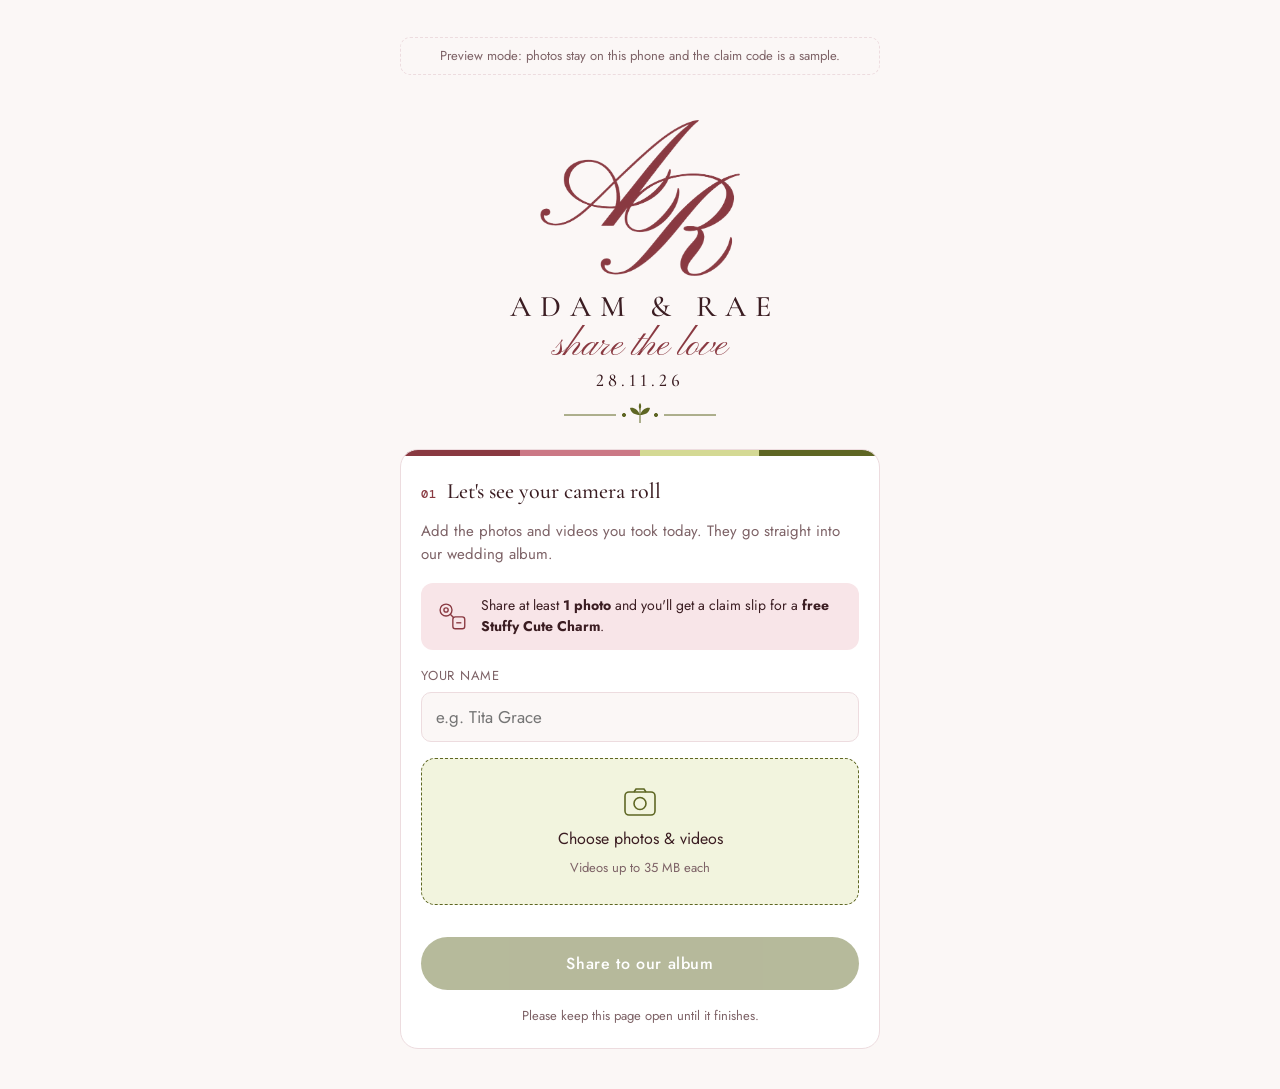
==== index.html @ c900955c "Add Adam & Rae wedding photo share and Stuffy Cute Charms signs Guest upload page with claim slip, s" ====
<!doctype html>
<html lang="en">
<head>
<meta charset="utf-8">
<meta name="viewport" content="width=device-width, initial-scale=1, viewport-fit=cover">
<title>Adam &amp; Rae Photos</title>
<meta name="claude:viewport-fit-sides" content="cover">
<link rel="preconnect" href="https://fonts.googleapis.com">
<link rel="preconnect" href="https://fonts.gstatic.com" crossorigin>
<link rel="stylesheet" href="https://fonts.googleapis.com/css2?family=Pinyon+Script&family=Cormorant+Garamond:wght@400;500;600&family=Jost:wght@300;400;500&family=DM+Mono:wght@400;500&display=swap">
<style>
/* Layout: one narrow column styled like the couple's oval stationery; upload steps, then a tear-off claim slip with their charm. */
:root {
  /* mood board swatches */
  --berry: #893941;
  --rose: #cb7885;
  --lime: #d4d994;
  --olive: #5e6623;
  --paper: #fbf7f6;
  --card: #ffffff;
  --ink: #3b1d22;
  --muted: #7d6266;
  --sage: #5e6623;
  --sage-soft: #f2f4de;
  --gold: #893941;
  --gold-soft: #f8e5e8;
  --line: #eddcdf;
  --button: #5e6623;
  --button-ink: #ffffff;
  --danger: #a5402d;
  --font-caps: "Cormorant Garamond", "Cormorant", Garamond, "Times New Roman", serif;
  --font-script: "Pinyon Script", "Snell Roundhand", "Brush Script MT", cursive;
  --font-body: "Jost", "Avenir Next", "Segoe UI", system-ui, sans-serif;
  --font-mono: "DM Mono", ui-monospace, "SF Mono", Menlo, monospace;
  color-scheme: light;
}
@media (prefers-color-scheme: dark) {
  :root:not([data-theme="light"]) {
    --paper: #1a1113; --card: #24171a; --ink: #f5e9eb; --muted: #c4a7ac;
    --sage: #c3ca78; --sage-soft: #272a17; --gold: #e48e9c; --gold-soft: #3b1e24;
    --line: #3e2a2e; --danger: #e08a76; --button: #d4d994; --button-ink: #2a2d10; color-scheme: dark;
  }
}
:root[data-theme="dark"] {
  --paper: #1a1113; --card: #24171a; --ink: #f5e9eb; --muted: #c4a7ac;
  --sage: #c3ca78; --sage-soft: #272a17; --gold: #e48e9c; --gold-soft: #3b1e24;
  --line: #3e2a2e; --danger: #e08a76; --button: #d4d994; --button-ink: #2a2d10; color-scheme: dark;
}
*, *::before, *::after { box-sizing: border-box; }
[hidden] { display: none !important; }
html { -webkit-text-size-adjust: 100%; }
body {
  margin: 0; background: var(--paper); color: var(--ink);
  font: 400 16px/1.55 var(--font-body);
  padding-left: max(16px, env(safe-area-inset-left, 0px));
  padding-right: max(16px, env(safe-area-inset-right, 0px));
  padding-block: calc(env(safe-area-inset-top, 0px) + 24px) calc(env(safe-area-inset-bottom, 0px) + 40px);
}
.wrap { max-width: 480px; margin: 0 auto; display: grid; gap: 20px; }
.demo { font-size: 13px; color: var(--muted); border: 1px dashed var(--line); border-radius: 10px; padding: 8px 12px; text-align: center; }

header.hero { text-align: center; display: grid; gap: 4px; padding-block: 12px 4px; }
.eyebrow { font: 500 13px var(--font-caps); letter-spacing: .26em; text-transform: uppercase; color: var(--muted); }
.monogram { width: min(200px, 52vw); aspect-ratio: 590 / 459; margin: 0 auto; background: var(--gold);
  -webkit-mask: url("assets/monogram.png") center / contain no-repeat; mask: url("assets/monogram.png") center / contain no-repeat; }
.names { font: 500 clamp(24px, 7vw, 30px)/1.1 var(--font-caps); letter-spacing: .3em; text-transform: uppercase; margin: 10px 0 0; padding-left: .3em; text-wrap: balance; }
.script { font: 400 clamp(30px, 9vw, 38px)/1 var(--font-script); color: var(--gold); margin: 0; }
.date { font: 500 18px var(--font-caps); letter-spacing: .22em; font-variant-numeric: lining-nums; }
.sprig { width: 160px; height: 24px; margin: 6px auto 0; color: var(--olive); }

.panel, .slip { background: var(--card) linear-gradient(90deg, var(--berry) 0 25%, var(--rose) 0 50%, var(--lime) 0 75%, var(--olive) 0) top / 100% 6px no-repeat; }
.panel { padding-top: 28px !important; }
.panel { border: 1px solid var(--line); border-radius: 18px; padding: 22px 20px; display: grid; gap: 16px; }
.panel h2 { margin: 0; font: 500 22px/1.2 var(--font-caps); display: flex; align-items: baseline; gap: 10px; }
.step { font: 500 12px var(--font-mono); color: var(--gold); letter-spacing: .08em; }
.lede { margin: 0; color: var(--muted); font-size: 15px; }
.reward { display: flex; gap: 12px; align-items: center; background: var(--gold-soft); border-radius: 12px; padding: 12px 14px; font-size: 14px; }
.reward svg { flex: none; width: 34px; height: 34px; color: var(--gold); }

label { font-size: 13px; letter-spacing: .06em; text-transform: uppercase; color: var(--muted); display: grid; gap: 6px; }
input[type="text"] {
  font: 400 17px var(--font-body); color: var(--ink); background: var(--paper);
  border: 1px solid var(--line); border-radius: 10px; padding: 12px 14px; width: 100%; text-transform: none; letter-spacing: 0;
}
input[type="text"]:focus-visible, button:focus-visible, .picker:focus-within { outline: 2px solid var(--gold); outline-offset: 2px; }

.picker {
  position: relative; display: grid; place-items: center; gap: 6px; text-align: center;
  border: 1.5px dashed var(--sage); border-radius: 14px; padding: 26px 16px; background: var(--sage-soft); cursor: pointer;
  text-transform: none; letter-spacing: 0; color: var(--ink); font-size: 16px;
}
.picker input { position: absolute; inset: 0; opacity: 0; cursor: pointer; }
.picker svg { width: 36px; height: 36px; color: var(--sage); }
.picker small { color: var(--muted); font-size: 13px; }

.grid { display: grid; grid-template-columns: repeat(auto-fill, minmax(84px, 1fr)); gap: 8px; }
.thumb { position: relative; aspect-ratio: 1; border-radius: 10px; overflow: hidden; background: var(--sage-soft); max-width: 100%; }
.thumb img, .thumb video { width: 100%; height: 100%; object-fit: cover; display: block; }
.thumb .x { position: absolute; top: 4px; right: 4px; width: 26px; height: 26px; border-radius: 50%; border: 0; background: rgba(0,0,0,.55); color: #fff; font-size: 15px; line-height: 1; cursor: pointer; }
.thumb .state { position: absolute; inset: auto 0 0 0; font: 500 11px var(--font-mono); background: rgba(0,0,0,.55); color: #fff; padding: 3px 6px; }
.thumb.done::after { content: "✓"; position: absolute; inset: 0; display: grid; place-items: center; font-size: 28px; color: #fff; background: rgba(94,102,35,.55); }
.thumb.fail { outline: 2px solid var(--danger); }

.btn {
  font: 500 16px var(--font-body); letter-spacing: .04em; border: 0; border-radius: 999px; padding: 15px 20px; cursor: pointer;
  background: var(--button); color: var(--button-ink); width: 100%;
}
.btn[disabled] { opacity: .45; cursor: not-allowed; }
.btn.ghost { background: transparent; color: var(--ink); border: 1px solid var(--line); }
.note { font-size: 13px; color: var(--muted); margin: 0; text-align: center; }
.err { color: var(--danger); font-size: 14px; margin: 0; }

.bar { height: 6px; border-radius: 6px; background: var(--sage-soft); overflow: hidden; }
.bar i { display: block; height: 100%; width: 0; background: var(--gold); transition: width .3s ease; }
.progress-line { display: flex; justify-content: space-between; font: 400 13px var(--font-mono); color: var(--muted); font-variant-numeric: tabular-nums; }

/* Claim slip */
.slip { border: 1px solid var(--line); border-radius: 18px; overflow: hidden; }
.slip-top { padding: 24px 20px 18px; text-align: center; display: grid; gap: 6px; }
.slip-top .names { margin: 0; }
.perf { position: relative; height: 0; border-top: 2px dashed var(--line); margin: 0 18px; }
.perf::before, .perf::after { content: ""; position: absolute; top: -13px; width: 24px; height: 24px; border-radius: 50%; background: var(--paper); border: 1px solid var(--line); }
.perf::before { left: -31px; } .perf::after { right: -31px; }
.slip-body { padding: 20px; display: grid; gap: 14px; }
.code-box { text-align: center; display: grid; gap: 4px; }
.code { font: 500 clamp(34px, 11vw, 46px)/1 var(--font-mono); letter-spacing: .14em; color: var(--ink); font-variant-numeric: tabular-nums; }
.keychain { display: grid; justify-items: center; gap: 8px; padding-top: 14px; }
.keychain .ring { width: 168px; max-width: 100%; aspect-ratio: 1; border-radius: 50%; padding: 5px; background: conic-gradient(from 200deg, #893941, #f0c4cb, #cb7885, #f7dde1, #893941); box-shadow: 0 8px 22px rgba(137, 57, 65, .28); position: relative; }
.keychain .ring::before { content: ""; position: absolute; top: -18px; left: 50%; width: 22px; height: 22px; margin-left: -11px; border-radius: 50%; border: 3px solid var(--gold); }
.keychain video { width: 100%; height: 100%; border-radius: 50%; object-fit: cover; display: block; background: var(--sage-soft); }
dl { margin: 0; display: grid; grid-template-columns: auto 1fr; gap: 8px 14px; font-size: 14px; }
dt { color: var(--muted); text-transform: uppercase; letter-spacing: .08em; font-size: 12px; padding-top: 2px; }
dd { margin: 0; text-align: right; font-variant-numeric: tabular-nums; min-width: 0; overflow-wrap: anywhere; }
.live { display: flex; align-items: center; justify-content: center; gap: 8px; font: 400 13px var(--font-mono); color: var(--muted); font-variant-numeric: tabular-nums; }
.dot { width: 8px; height: 8px; border-radius: 50%; background: var(--sage); animation: pulse 1.2s ease-in-out infinite; }
@keyframes pulse { 50% { opacity: .25; } }
.redeem { background: var(--gold-soft); border-radius: 12px; padding: 12px 14px; font-size: 14px; text-align: center; }

@media (prefers-reduced-motion: reduce) { .dot { animation: none; } .bar i { transition: none; } }
</style>
</head>
<body>
<main class="wrap">
  <p class="demo" id="demoBanner" hidden>Preview mode: photos stay on this phone and the claim code is a sample.</p>

  <header class="hero">
    <div class="monogram" role="img" aria-label="A R monogram"></div>
    <h1 class="names" id="coupleNames">Adam &amp; Rae</h1>
    <p class="script">share the love</p>
    <span class="date" id="weddingDate">28.11.26</span>
    <svg class="sprig" viewBox="0 0 160 24" fill="none" stroke="currentColor" stroke-width="1" aria-hidden="true">
      <path d="M4 14h52M104 14h52"/><circle cx="64" cy="14" r="1.6" fill="currentColor"/><circle cx="96" cy="14" r="1.6" fill="currentColor"/>
      <path d="M80 22V8" /><path d="M80 14c-2-6-7-8-10-7 1 5 5 7 10 7zM80 14c2-6 7-8 10-7-1 5-5 7-10 7zM80 9c-2-3-1-6 0-7 1 1 2 4 0 7z" fill="currentColor" stroke="none"/>
    </svg>
  </header>

  <!-- Upload flow -->
  <section id="uploadView" class="panel" aria-labelledby="uploadTitle">
    <h2 id="uploadTitle"><span class="step">01</span> Let's see your camera roll</h2>
    <p class="lede">Add the photos and videos you took today. They go straight into our wedding album.</p>

    <div class="reward">
      <svg viewBox="0 0 40 40" fill="none" stroke="currentColor" stroke-width="1.6" aria-hidden="true"><circle cx="13" cy="13" r="7"/><circle cx="13" cy="13" r="2.5"/><path d="M18 18l4 4"/><rect x="21" y="21" width="14" height="14" rx="3" transform="rotate(0)"/><path d="M25 28h6"/></svg>
      <span>Share at least <strong id="minLabel">1 photo</strong> and you'll get a claim slip for a <strong id="rewardLabel">free Stuffy Cute Charm</strong>.</span>
    </div>

    <label for="guestName">Your name
      <input type="text" id="guestName" autocomplete="name" placeholder="e.g. Tita Grace" maxlength="60">
    </label>

    <label class="picker" for="filePick">
      <svg viewBox="0 0 36 36" fill="none" stroke="currentColor" stroke-width="1.6" aria-hidden="true"><rect x="3" y="7" width="30" height="23" rx="4"/><circle cx="18" cy="18.5" r="6"/><path d="M12 7l2-3h8l2 3"/></svg>
      <span>Choose photos &amp; videos</span>
      <small id="limitNote">Videos up to 35 MB each</small>
      <input type="file" id="filePick" accept="image/*,video/*" multiple>
    </label>

    <div class="grid" id="grid" aria-live="polite"></div>

    <div id="progressWrap" hidden>
      <div class="bar"><i id="barFill"></i></div>
      <div class="progress-line"><span id="progressText">0 of 0</span><span id="progressPct">0%</span></div>
    </div>

    <p class="err" id="errorText" role="alert" hidden></p>
    <button class="btn" id="sendBtn" disabled>Share to our album</button>
    <p class="note">Please keep this page open until it finishes.</p>
  </section>

  <!-- Claim slip -->
  <section id="slipView" hidden aria-labelledby="slipTitle">
    <article class="slip">
      <div class="slip-top">
        <h2 class="names" id="slipTitle">Thank you</h2>
        <p class="script">for sharing</p>
        <span class="eyebrow">Claim slip · <span id="slipReward">free Stuffy Cute Charm</span></span>
      </div>
      <div class="perf" aria-hidden="true"></div>
      <div class="slip-body">
        <figure class="keychain" style="margin:0">
          <div class="ring"><video src="assets/charm.mp4" poster="assets/charm-poster.jpg" autoplay muted loop playsinline aria-label="Adam and Rae charm design"></video></div>
          <figcaption class="eyebrow">Your charm</figcaption>
        </figure>
        <div class="code-box">
          <span class="eyebrow">Claim code</span>
          <span class="code" id="claimCode">------</span>
        </div>
        <dl>
          <dt>Guest</dt><dd id="slipGuest">—</dd>
          <dt>Shared</dt><dd id="slipCount">—</dd>
          <dt>Issued</dt><dd id="slipIssued">—</dd>
        </dl>
        <div class="live" aria-label="Live clock"><span class="dot"></span><span id="liveClock">--:--:--</span></div>
        <div class="redeem">Show this screen at the <strong id="stationLabel">Stuffy Cute Charms booth</strong>. One slip per guest. Staff will check that the clock is moving.</div>
        <button class="btn ghost" id="moreBtn">Share more photos</button>
      </div>
    </article>
  </section>
</main>

<script src="config.js"></script>
<script>
const $ = (id) => document.getElementById(id);
const store = {
  get(k) { try { return JSON.parse(localStorage.getItem(k)); } catch { return null; } },
  set(k, v) { try { localStorage.setItem(k, JSON.stringify(v)); } catch {} }
};
const demo = !CONFIG.scriptUrl;
let guestId = store.get("wps.guestId");
if (!guestId) { guestId = (crypto.randomUUID ? crypto.randomUUID() : String(Date.now()) + Math.random().toString(16).slice(2)); store.set("wps.guestId", guestId); }

let items = [];       // { file, url, el, done }
let busy = false;

function applyConfig() {
  $("coupleNames").textContent = CONFIG.couple;
  $("weddingDate").textContent = CONFIG.dateLine;
  $("rewardLabel").textContent = CONFIG.reward;
  $("slipReward").textContent = CONFIG.reward;
  $("stationLabel").textContent = CONFIG.station;
  $("minLabel").textContent = CONFIG.minFiles + (CONFIG.minFiles === 1 ? " photo" : " photos");
  $("limitNote").textContent = "Videos up to " + CONFIG.maxVideoMB + " MB each";
  $("demoBanner").hidden = !demo;
  const saved = store.get("wps.name");
  if (saved) $("guestName").value = saved;
}

function showError(msg) { const e = $("errorText"); e.textContent = msg; e.hidden = !msg; }
function refreshButton() {
  const pending = items.filter(i => !i.done).length;
  $("sendBtn").disabled = busy || pending === 0 || !$("guestName").value.trim();
  $("sendBtn").textContent = busy ? "Sharing…" : pending ? `Share ${pending} to our album` : "Share to our album";
}

$("filePick").addEventListener("change", (ev) => {
  showError("");
  for (const file of ev.target.files) {
    const isVideo = file.type.startsWith("video/");
    if (!file.type.startsWith("image/") && !isVideo) continue;
    if (isVideo && file.size > CONFIG.maxVideoMB * 1048576) {
      showError(`"${file.name}" is ${(file.size / 1048576).toFixed(0)} MB. Videos must be under ${CONFIG.maxVideoMB} MB; try a shorter clip.`);
      continue;
    }
    const url = URL.createObjectURL(file);
    const el = document.createElement("div");
    el.className = "thumb";
    el.innerHTML = isVideo ? `<video src="${url}" muted playsinline></video>` : `<img src="${url}" alt="">`;
    const x = document.createElement("button");
    x.className = "x"; x.type = "button"; x.setAttribute("aria-label", "Remove"); x.textContent = "×";
    const item = { file, url, el, done: false };
    x.onclick = () => { if (busy) return; items = items.filter(i => i !== item); el.remove(); URL.revokeObjectURL(url); refreshButton(); };
    el.appendChild(x);
    $("grid").appendChild(el);
    items.push(item);
  }
  ev.target.value = "";
  refreshButton();
});
$("guestName").addEventListener("input", refreshButton);

async function shrinkImage(file) {
  if (file.type === "image/gif") return file;
  try {
    const bmp = await createImageBitmap(file);
    const scale = Math.min(1, CONFIG.maxImageSide / Math.max(bmp.width, bmp.height));
    if (scale === 1 && file.size < 4 * 1048576) return file;
    const c = document.createElement("canvas");
    c.width = Math.round(bmp.width * scale); c.height = Math.round(bmp.height * scale);
    c.getContext("2d").drawImage(bmp, 0, 0, c.width, c.height);
    const blob = await new Promise(r => c.toBlob(r, "image/jpeg", 0.86));
    return blob ? new File([blob], file.name.replace(/\.\w+$/, "") + ".jpg", { type: "image/jpeg" }) : file;
  } catch { return file; }
}
const toBase64 = (blob) => new Promise((res, rej) => {
  const r = new FileReader();
  r.onload = () => res(String(r.result).split(",")[1]);
  r.onerror = rej; r.readAsDataURL(blob);
});
async function call(payload) {
  const res = await fetch(CONFIG.scriptUrl, { method: "POST", headers: { "Content-Type": "text/plain;charset=utf-8" }, body: JSON.stringify(payload) });
  const data = await res.json();
  if (!data.ok) throw new Error(data.error || "Upload failed");
  return data;
}
const wait = (ms) => new Promise(r => setTimeout(r, ms));

$("sendBtn").addEventListener("click", async () => {
  const name = $("guestName").value.trim();
  if (!name) return showError("Please add your name so we know who to thank.");
  store.set("wps.name", name);
  busy = true; showError(""); refreshButton();
  const queue = items.filter(i => !i.done);
  const total = queue.length; let n = 0, failed = 0;
  $("progressWrap").hidden = false;
  const tick = () => {
    $("progressText").textContent = `${n} of ${total}`;
    const pct = Math.round(n / total * 100);
    $("progressPct").textContent = pct + "%"; $("barFill").style.width = pct + "%";
  };
  tick();
  for (const item of queue) {
    item.el.classList.remove("fail");
    const tag = document.createElement("span"); tag.className = "state"; tag.textContent = "sending"; item.el.appendChild(tag);
    try {
      if (demo) { await wait(500 + Math.random() * 500); }
      else {
        const f = item.file.type.startsWith("image/") ? await shrinkImage(item.file) : item.file;
        await call({ action: "upload", guestId, name, filename: f.name, mimeType: f.type, data: await toBase64(f) });
      }
      item.done = true; item.el.classList.add("done"); item.el.querySelector(".x")?.remove();
    } catch (e) {
      failed++; item.el.classList.add("fail");
    }
    tag.remove(); n++; tick();
  }
  busy = false; refreshButton();
  const sent = items.filter(i => i.done).length + (store.get("wps.slip")?.count || 0);
  if (failed) showError(`${failed} file${failed > 1 ? "s" : ""} didn't go through. Check your signal and tap Share again.`);
  if (sent < CONFIG.minFiles) return;
  try {
    const slip = demo
      ? { code: store.get("wps.slip")?.code || sampleCode(), count: sent, issued: new Date().toISOString() }
      : await call({ action: "finish", guestId, name });
    store.set("wps.slip", { ...slip, name });
    showSlip({ ...slip, name });
  } catch (e) { showError("Your photos were saved, but the claim slip didn't load. Tap Share again in a moment."); }
});

function sampleCode() {
  const a = "ACDEFGHJKMNPQRTUVWXY34679"; let s = "";
  for (let i = 0; i < 6; i++) s += a[Math.floor(Math.random() * a.length)];
  return s;
}
function showSlip(slip) {
  $("claimCode").textContent = slip.code.slice(0, 3) + " " + slip.code.slice(3);
  $("slipGuest").textContent = slip.name;
  $("slipCount").textContent = slip.count + (slip.count === 1 ? " file" : " files");
  $("slipIssued").textContent = new Date(slip.issued).toLocaleString([], { month: "short", day: "numeric", hour: "numeric", minute: "2-digit" });
  $("uploadView").hidden = true; $("slipView").hidden = false;
  window.scrollTo({ top: 0, behavior: "smooth" });
}
$("moreBtn").addEventListener("click", () => {
  items.forEach(i => { i.el.remove(); URL.revokeObjectURL(i.url); }); items = [];
  $("progressWrap").hidden = true; $("barFill").style.width = "0";
  $("slipView").hidden = true; $("uploadView").hidden = false; refreshButton();
});
setInterval(() => { $("liveClock").textContent = new Date().toLocaleTimeString([], { hour: "2-digit", minute: "2-digit", second: "2-digit" }); }, 1000);

applyConfig();
const existing = store.get("wps.slip");
if (existing && existing.code) showSlip(existing);
refreshButton();
</script>
</body>
</html>
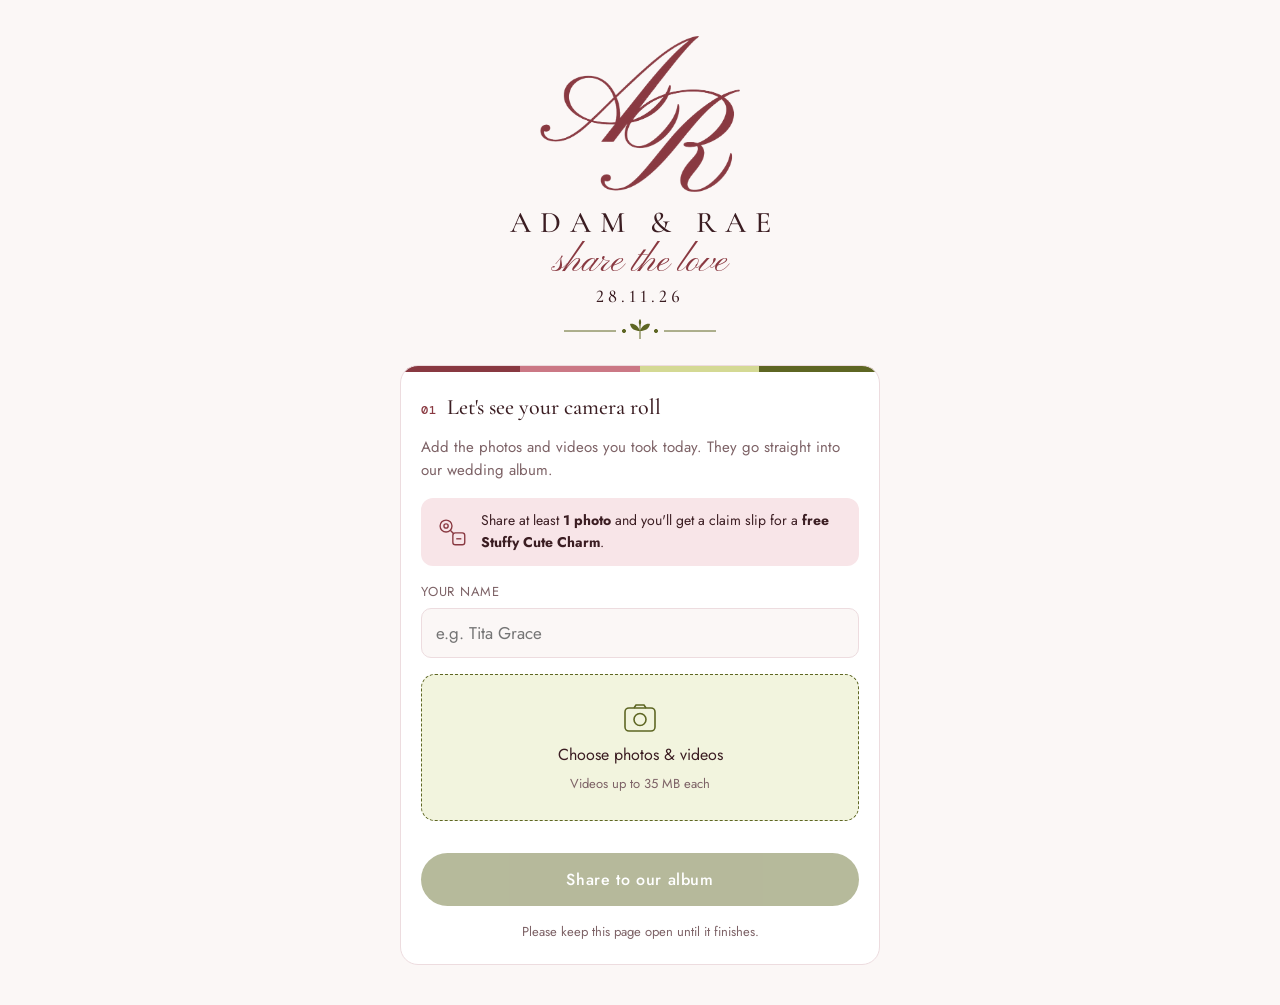
==== commit 2182c9d1: "Add uploads log, live dashboard, 100-charm limit, auto-retry and photo wall - Apps Script v2: Upload" ====
--- a/index.html
+++ b/index.html
@@ -193,15 +193,16 @@
       <div class="slip-top">
         <h2 class="names" id="slipTitle">Thank you</h2>
         <p class="script">for sharing</p>
-        <span class="eyebrow">Claim slip · <span id="slipReward">free Stuffy Cute Charm</span></span>
+        <span class="eyebrow" id="slipEyebrow">Claim slip · <span id="slipReward">free Stuffy Cute Charm</span></span>
       </div>
       <div class="perf" aria-hidden="true"></div>
       <div class="slip-body">
-        <figure class="keychain" style="margin:0">
+        <p class="redeem" id="soldOutNote" hidden>All 100 Stuffy Cute Charms have been claimed. Your photos are safely in our album. Thank you for sharing our day!</p>
+        <figure class="keychain" id="charmFigure" style="margin:0">
           <div class="ring"><video src="assets/charm.mp4" poster="assets/charm-poster.jpg" autoplay muted loop playsinline aria-label="Adam and Rae charm design"></video></div>
           <figcaption class="eyebrow">Your charm</figcaption>
         </figure>
-        <div class="code-box">
+        <div class="code-box" id="codeBox">
           <span class="eyebrow">Claim code</span>
           <span class="code" id="claimCode">------</span>
         </div>
@@ -210,8 +211,8 @@
           <dt>Shared</dt><dd id="slipCount">—</dd>
           <dt>Issued</dt><dd id="slipIssued">—</dd>
         </dl>
-        <div class="live" aria-label="Live clock"><span class="dot"></span><span id="liveClock">--:--:--</span></div>
-        <div class="redeem">Show this screen at the <strong id="stationLabel">Stuffy Cute Charms booth</strong>. One slip per guest. Staff will check that the clock is moving.</div>
+        <div class="live" id="liveBox" aria-label="Live clock"><span class="dot"></span><span id="liveClock">--:--:--</span></div>
+        <div class="redeem" id="redeemNote">Show this screen at the <strong id="stationLabel">Stuffy Cute Charms booth</strong>. One slip per guest. Staff will check that the clock is moving.</div>
         <button class="btn ghost" id="moreBtn">Share more photos</button>
       </div>
     </article>
@@ -296,11 +297,25 @@
   r.onload = () => res(String(r.result).split(",")[1]);
   r.onerror = rej; r.readAsDataURL(blob);
 });
-async function call(payload) {
+// Errors the server gives for a bad file: retrying won't help.
+const FINAL_ERRORS = /Only photos|too large|Empty file|Missing guest|No photos received/;
+async function callOnce(payload) {
   const res = await fetch(CONFIG.scriptUrl, { method: "POST", headers: { "Content-Type": "text/plain;charset=utf-8" }, body: JSON.stringify(payload) });
   const data = await res.json();
-  if (!data.ok) throw new Error(data.error || "Upload failed");
+  if (!data.ok) { const e = new Error(data.error || "Upload failed"); e.final = FINAL_ERRORS.test(e.message); throw e; }
   return data;
+}
+// Retries busy-server and weak-signal failures: waits about 2 s, 5 s, 10 s, 20 s.
+async function call(payload, onRetry) {
+  const delays = [2000, 5000, 10000, 20000];
+  for (let attempt = 0; ; attempt++) {
+    try { return await callOnce(payload); }
+    catch (e) {
+      if (e.final || attempt >= delays.length) throw e;
+      onRetry && onRetry(attempt + 1);
+      await wait(delays[attempt] + Math.random() * 1500);
+    }
+  }
 }
 const wait = (ms) => new Promise(r => setTimeout(r, ms));
 
@@ -325,7 +340,7 @@
       if (demo) { await wait(500 + Math.random() * 500); }
       else {
         const f = item.file.type.startsWith("image/") ? await shrinkImage(item.file) : item.file;
-        await call({ action: "upload", guestId, name, filename: f.name, mimeType: f.type, data: await toBase64(f) });
+        await call({ action: "upload", guestId, name, filename: f.name, mimeType: f.type, data: await toBase64(f) }, (n) => { tag.textContent = "retrying " + n; });
       }
       item.done = true; item.el.classList.add("done"); item.el.querySelector(".x")?.remove();
     } catch (e) {
@@ -352,10 +367,13 @@
   return s;
 }
 function showSlip(slip) {
-  $("claimCode").textContent = slip.code.slice(0, 3) + " " + slip.code.slice(3);
+  const sold = !!slip.soldOut && !slip.code;
+  ["charmFigure", "codeBox", "liveBox", "redeemNote", "slipEyebrow"].forEach(id => $(id).hidden = sold);
+  $("soldOutNote").hidden = !sold;
+  if (!sold) $("claimCode").textContent = slip.code.slice(0, 3) + " " + slip.code.slice(3);
   $("slipGuest").textContent = slip.name;
   $("slipCount").textContent = slip.count + (slip.count === 1 ? " file" : " files");
-  $("slipIssued").textContent = new Date(slip.issued).toLocaleString([], { month: "short", day: "numeric", hour: "numeric", minute: "2-digit" });
+  $("slipIssued").textContent = sold ? "—" : new Date(slip.issued).toLocaleString([], { month: "short", day: "numeric", hour: "numeric", minute: "2-digit" });
   $("uploadView").hidden = true; $("slipView").hidden = false;
   window.scrollTo({ top: 0, behavior: "smooth" });
 }
@@ -368,7 +386,7 @@
 
 applyConfig();
 const existing = store.get("wps.slip");
-if (existing && existing.code) showSlip(existing);
+if (existing && (existing.code || existing.soldOut)) showSlip(existing);
 refreshButton();
 </script>
 </body>
